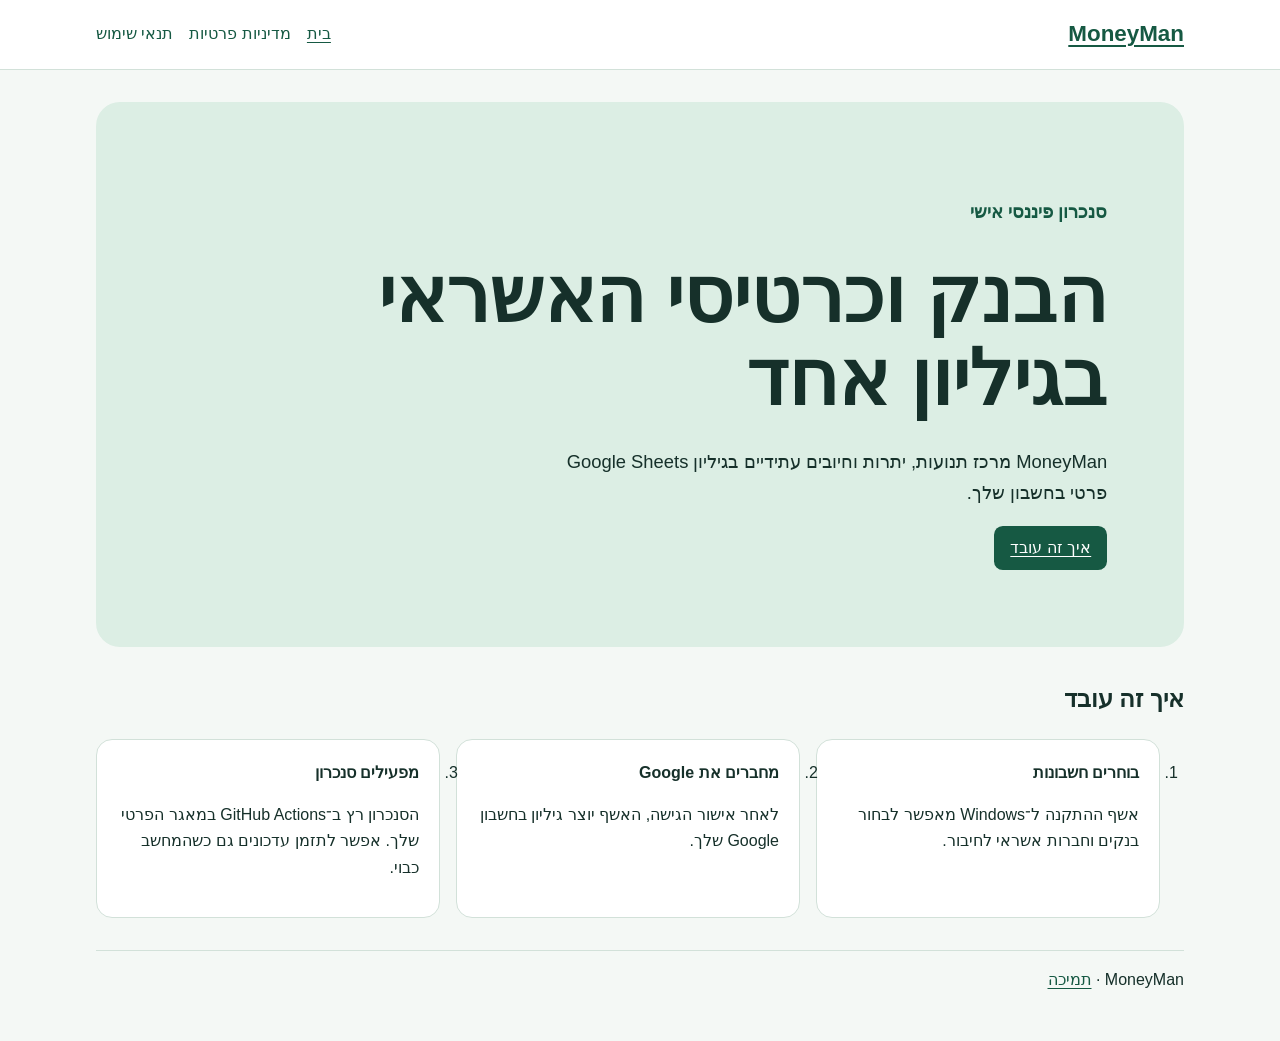
==== index.html @ dce478f9 "Add files via upload" ====
<!doctype html>
<html lang="he" dir="rtl">
<head><meta charset="utf-8"><meta name="viewport" content="width=device-width, initial-scale=1"><title>בית | MoneyMan</title><link rel="stylesheet" href="style.css"></head>
<body><a class="skip" href="#main">לתוכן הראשי</a><header><div class="wrap bar"><a class="brand" href="index.html" dir="ltr">MoneyMan</a><nav aria-label="ניווט ראשי"><a href="index.html" aria-current="page">בית</a><a href="privacy.html">מדיניות פרטיות</a><a href="terms.html">תנאי שימוש</a></nav></div></header>
<main id="main" class="wrap"><div class="hero"><p class="tag">סנכרון פיננסי אישי</p><h1>הבנק וכרטיסי האשראי<br>בגיליון אחד</h1><p>MoneyMan מרכז תנועות, יתרות וחיובים עתידיים בגיליון Google Sheets פרטי בחשבון שלך.</p><a class="button" href="#how">איך זה עובד</a></div><section id="how"><h2>איך זה עובד</h2><ol class="steps"><li><strong>בוחרים חשבונות</strong><p>אשף ההתקנה ל־Windows מאפשר לבחור בנקים וחברות אשראי לחיבור.</p></li><li><strong>מחברים את Google</strong><p>לאחר אישור הגישה, האשף יוצר גיליון בחשבון Google שלך.</p></li><li><strong>מפעילים סנכרון</strong><p>הסנכרון רץ ב־GitHub Actions במאגר הפרטי שלך. אפשר לתזמן עדכונים גם כשהמחשב כבוי.</p></li></ol></section></main>
<footer class="wrap"><bdi>MoneyMan</bdi> · <a href="mailto:mytovmail@gmail.com">תמיכה</a></footer></body></html>
---- style.css ----
:root { color-scheme: light; font-family: Arial, sans-serif; background: #f4f8f5; color: #16302a; line-height: 1.65; }
* { box-sizing: border-box; }
body { margin: 0; }
.wrap { width: min(68rem, calc(100% - 2rem)); margin-inline: auto; }
header { background: white; border-block-end: 1px solid #d2e1d9; }
.bar, nav { display: flex; align-items: center; flex-wrap: wrap; gap: 1rem; }
.bar { justify-content: space-between; padding-block: 1rem; }
a { color: #165943; text-underline-offset: .2em; }
a:focus-visible { outline: 3px solid #a55b00; outline-offset: 4px; }
.brand { font-size: 1.4rem; font-weight: 800; }
nav a { text-decoration: none; }
nav a:hover, nav [aria-current] { text-decoration: underline; }
.skip { position: absolute; inset-inline-start: 1rem; transform: translateY(-150%); background: white; padding: .5rem; }
.skip:focus { transform: none; }
.hero { margin-block: 2rem; padding: clamp(1.5rem, 6vw, 5rem); background: #dceee4; border-radius: 1.5rem; }
h1 { font-size: clamp(2.4rem, 7vw, 4.8rem); line-height: 1.08; margin-block: .35em; }
.hero p { max-width: 34rem; font-size: 1.15rem; }
.tag { font-weight: 700; color: #165943; }
.button { display: inline-block; background: #165943; color: white; border-radius: .55rem; padding: .55rem 1rem; }
.steps { display: grid; grid-template-columns: repeat(auto-fit, minmax(min(100%, 15rem), 1fr)); gap: 1rem; padding-inline-start: 1.5rem; }
.steps li, article { background: white; border: 1px solid #d2e1d9; border-radius: 1rem; padding: 1.25rem; }
article { max-width: 46rem; margin-block: 2rem; padding: clamp(1.25rem, 4vw, 3rem); }
article h2 { margin-block-end: 0; }
article p { margin-block-start: .4rem; }
footer { margin-block: 2rem; border-block-start: 1px solid #d2e1d9; padding-block: 1rem; }
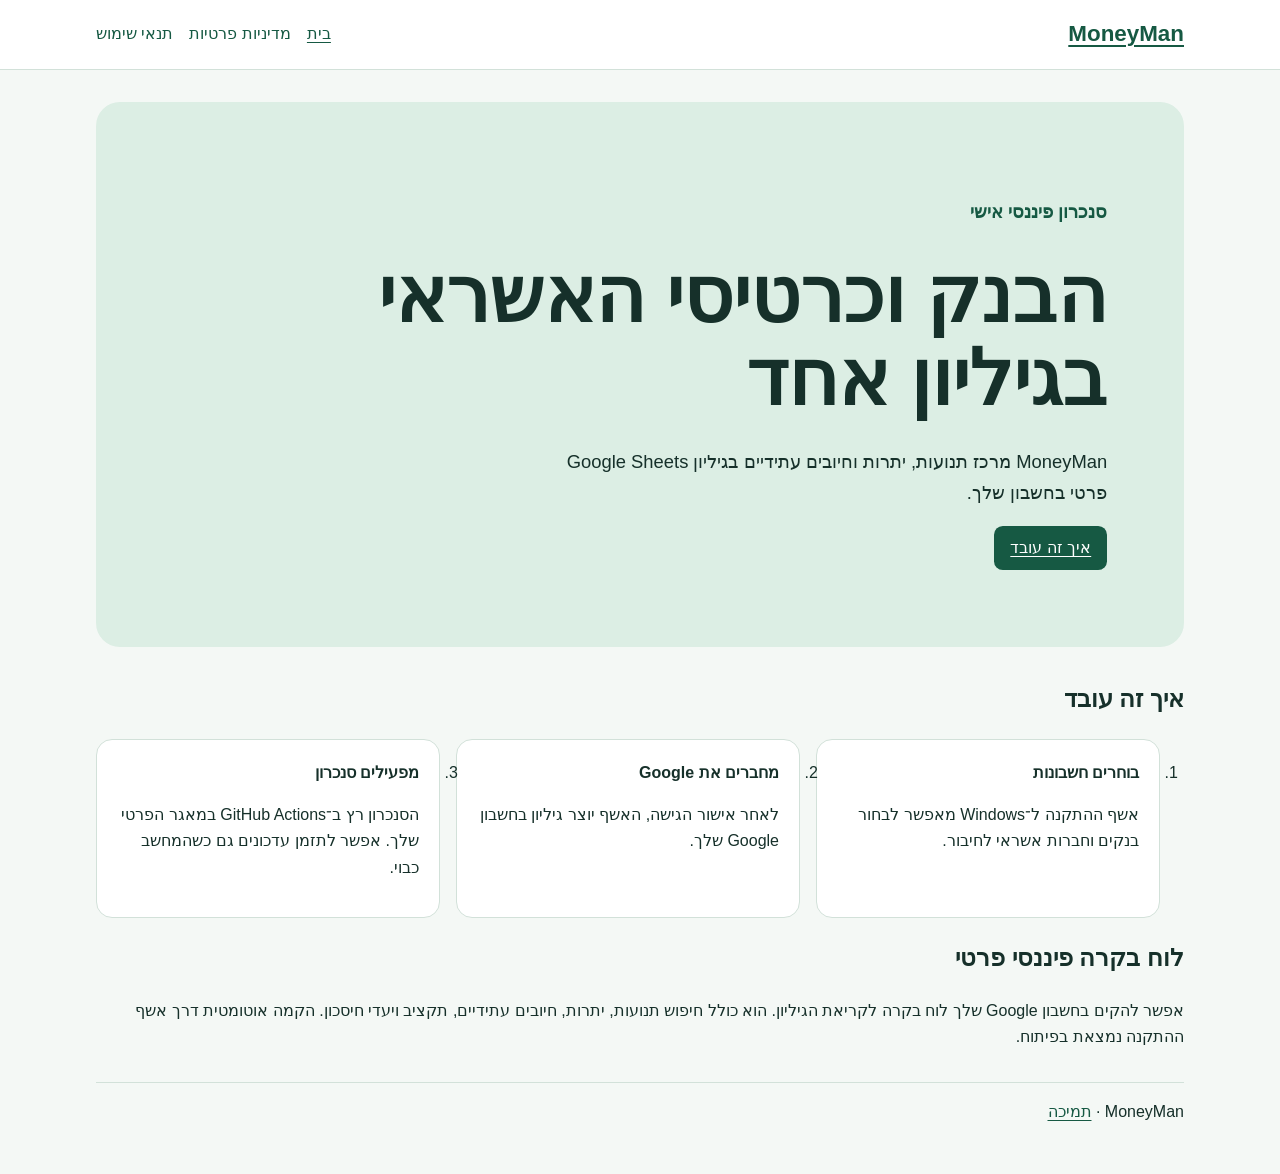
==== commit 9d4377c5: "Document private MoneyMan dashboard" ====
--- a/index.html
+++ b/index.html
@@ -2,5 +2,5 @@
 <html lang="he" dir="rtl">
 <head><meta charset="utf-8"><meta name="viewport" content="width=device-width, initial-scale=1"><title>בית | MoneyMan</title><link rel="stylesheet" href="style.css"></head>
 <body><a class="skip" href="#main">לתוכן הראשי</a><header><div class="wrap bar"><a class="brand" href="index.html" dir="ltr">MoneyMan</a><nav aria-label="ניווט ראשי"><a href="index.html" aria-current="page">בית</a><a href="privacy.html">מדיניות פרטיות</a><a href="terms.html">תנאי שימוש</a></nav></div></header>
-<main id="main" class="wrap"><div class="hero"><p class="tag">סנכרון פיננסי אישי</p><h1>הבנק וכרטיסי האשראי<br>בגיליון אחד</h1><p>MoneyMan מרכז תנועות, יתרות וחיובים עתידיים בגיליון Google Sheets פרטי בחשבון שלך.</p><a class="button" href="#how">איך זה עובד</a></div><section id="how"><h2>איך זה עובד</h2><ol class="steps"><li><strong>בוחרים חשבונות</strong><p>אשף ההתקנה ל־Windows מאפשר לבחור בנקים וחברות אשראי לחיבור.</p></li><li><strong>מחברים את Google</strong><p>לאחר אישור הגישה, האשף יוצר גיליון בחשבון Google שלך.</p></li><li><strong>מפעילים סנכרון</strong><p>הסנכרון רץ ב־GitHub Actions במאגר הפרטי שלך. אפשר לתזמן עדכונים גם כשהמחשב כבוי.</p></li></ol></section></main>
+<main id="main" class="wrap"><div class="hero"><p class="tag">סנכרון פיננסי אישי</p><h1>הבנק וכרטיסי האשראי<br>בגיליון אחד</h1><p>MoneyMan מרכז תנועות, יתרות וחיובים עתידיים בגיליון Google Sheets פרטי בחשבון שלך.</p><a class="button" href="#how">איך זה עובד</a></div><section id="how"><h2>איך זה עובד</h2><ol class="steps"><li><strong>בוחרים חשבונות</strong><p>אשף ההתקנה ל־Windows מאפשר לבחור בנקים וחברות אשראי לחיבור.</p></li><li><strong>מחברים את Google</strong><p>לאחר אישור הגישה, האשף יוצר גיליון בחשבון Google שלך.</p></li><li><strong>מפעילים סנכרון</strong><p>הסנכרון רץ ב־GitHub Actions במאגר הפרטי שלך. אפשר לתזמן עדכונים גם כשהמחשב כבוי.</p></li></ol></section><section><h2>לוח בקרה פיננסי פרטי</h2><p>אפשר להקים בחשבון Google שלך לוח בקרה לקריאת הגיליון. הוא כולל חיפוש תנועות, יתרות, חיובים עתידיים, תקציב ויעדי חיסכון. הקמה אוטומטית דרך אשף ההתקנה נמצאת בפיתוח.</p></section></main>
 <footer class="wrap"><bdi>MoneyMan</bdi> · <a href="mailto:mytovmail@gmail.com">תמיכה</a></footer></body></html>
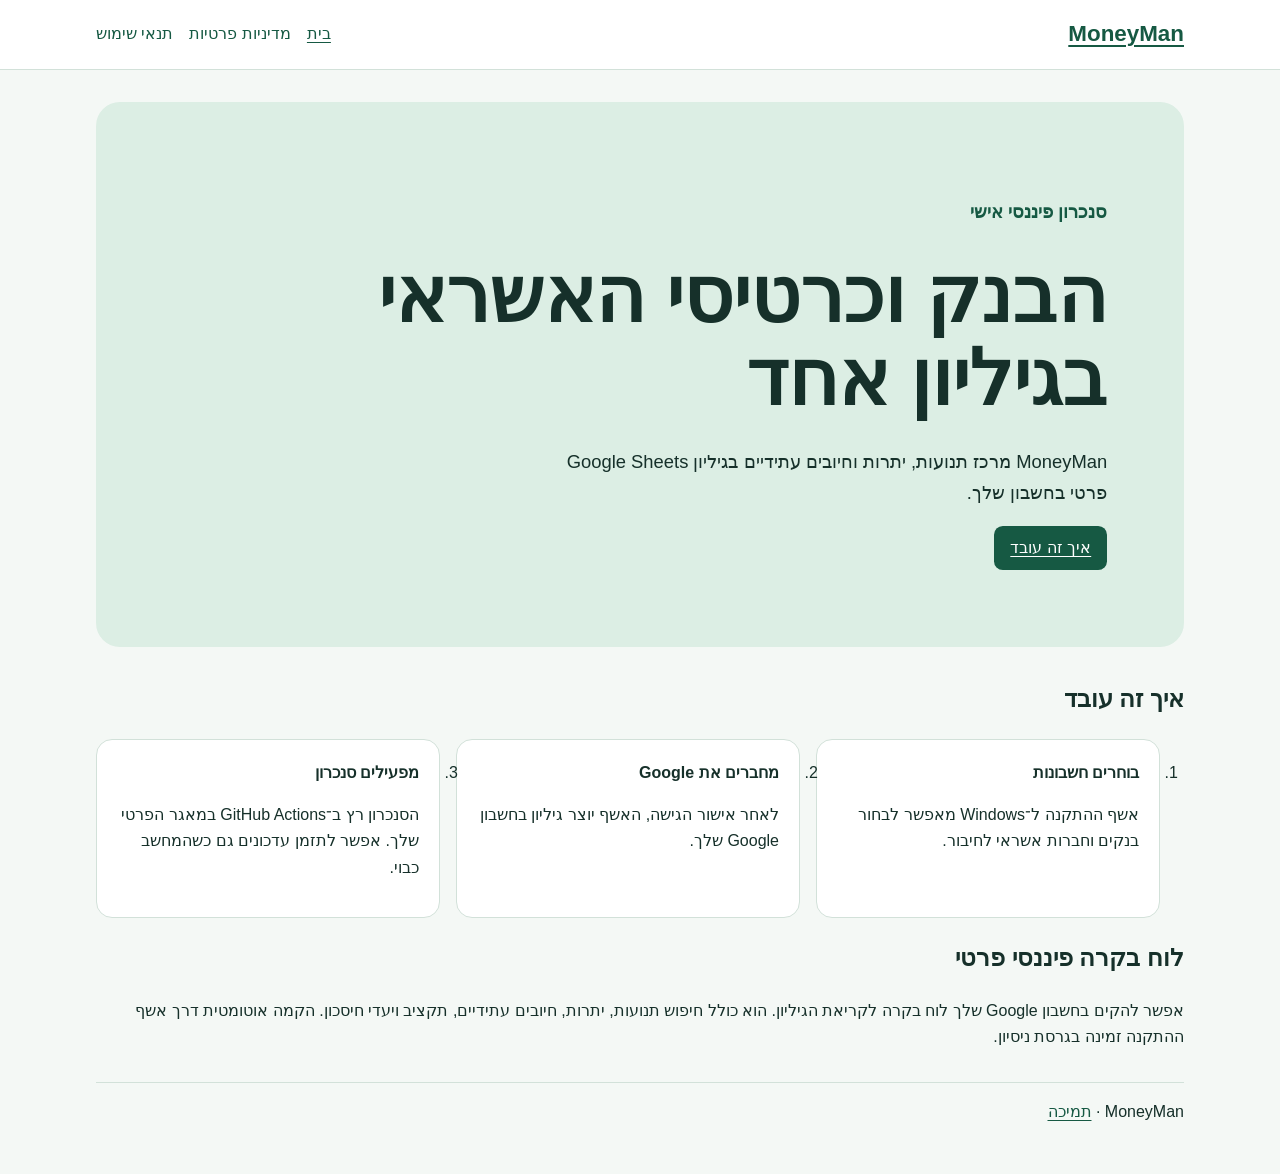
==== commit 866b8fcb: "Add files via upload" ====
--- a/index.html
+++ b/index.html
@@ -2,5 +2,5 @@
 <html lang="he" dir="rtl">
 <head><meta charset="utf-8"><meta name="viewport" content="width=device-width, initial-scale=1"><title>בית | MoneyMan</title><link rel="stylesheet" href="style.css"></head>
 <body><a class="skip" href="#main">לתוכן הראשי</a><header><div class="wrap bar"><a class="brand" href="index.html" dir="ltr">MoneyMan</a><nav aria-label="ניווט ראשי"><a href="index.html" aria-current="page">בית</a><a href="privacy.html">מדיניות פרטיות</a><a href="terms.html">תנאי שימוש</a></nav></div></header>
-<main id="main" class="wrap"><div class="hero"><p class="tag">סנכרון פיננסי אישי</p><h1>הבנק וכרטיסי האשראי<br>בגיליון אחד</h1><p>MoneyMan מרכז תנועות, יתרות וחיובים עתידיים בגיליון Google Sheets פרטי בחשבון שלך.</p><a class="button" href="#how">איך זה עובד</a></div><section id="how"><h2>איך זה עובד</h2><ol class="steps"><li><strong>בוחרים חשבונות</strong><p>אשף ההתקנה ל־Windows מאפשר לבחור בנקים וחברות אשראי לחיבור.</p></li><li><strong>מחברים את Google</strong><p>לאחר אישור הגישה, האשף יוצר גיליון בחשבון Google שלך.</p></li><li><strong>מפעילים סנכרון</strong><p>הסנכרון רץ ב־GitHub Actions במאגר הפרטי שלך. אפשר לתזמן עדכונים גם כשהמחשב כבוי.</p></li></ol></section><section><h2>לוח בקרה פיננסי פרטי</h2><p>אפשר להקים בחשבון Google שלך לוח בקרה לקריאת הגיליון. הוא כולל חיפוש תנועות, יתרות, חיובים עתידיים, תקציב ויעדי חיסכון. הקמה אוטומטית דרך אשף ההתקנה נמצאת בפיתוח.</p></section></main>
-<footer class="wrap"><bdi>MoneyMan</bdi> · <a href="mailto:mytovmail@gmail.com">תמיכה</a></footer></body></html>
+<main id="main" class="wrap"><div class="hero"><p class="tag">סנכרון פיננסי אישי</p><h1>הבנק וכרטיסי האשראי<br>בגיליון אחד</h1><p>MoneyMan מרכז תנועות, יתרות וחיובים עתידיים בגיליון Google Sheets פרטי בחשבון שלך.</p><a class="button" href="#how">איך זה עובד</a></div><section id="how"><h2>איך זה עובד</h2><ol class="steps"><li><strong>בוחרים חשבונות</strong><p>אשף ההתקנה ל־Windows מאפשר לבחור בנקים וחברות אשראי לחיבור.</p></li><li><strong>מחברים את Google</strong><p>לאחר אישור הגישה, האשף יוצר גיליון בחשבון Google שלך.</p></li><li><strong>מפעילים סנכרון</strong><p>הסנכרון רץ ב־GitHub Actions במאגר הפרטי שלך. אפשר לתזמן עדכונים גם כשהמחשב כבוי.</p></li></ol></section><section><h2>לוח בקרה פיננסי פרטי</h2><p>אפשר להקים בחשבון Google שלך לוח בקרה לקריאת הגיליון. הוא כולל חיפוש תנועות, יתרות, חיובים עתידיים, תקציב ויעדי חיסכון. הקמה אוטומטית דרך אשף ההתקנה זמינה בגרסת ניסיון.</p></section></main>
+<footer class="wrap"><bdi>MoneyMan</bdi> · <a href="mailto:mytovmail@gmail.com">תמיכה</a></footer></body></html>
